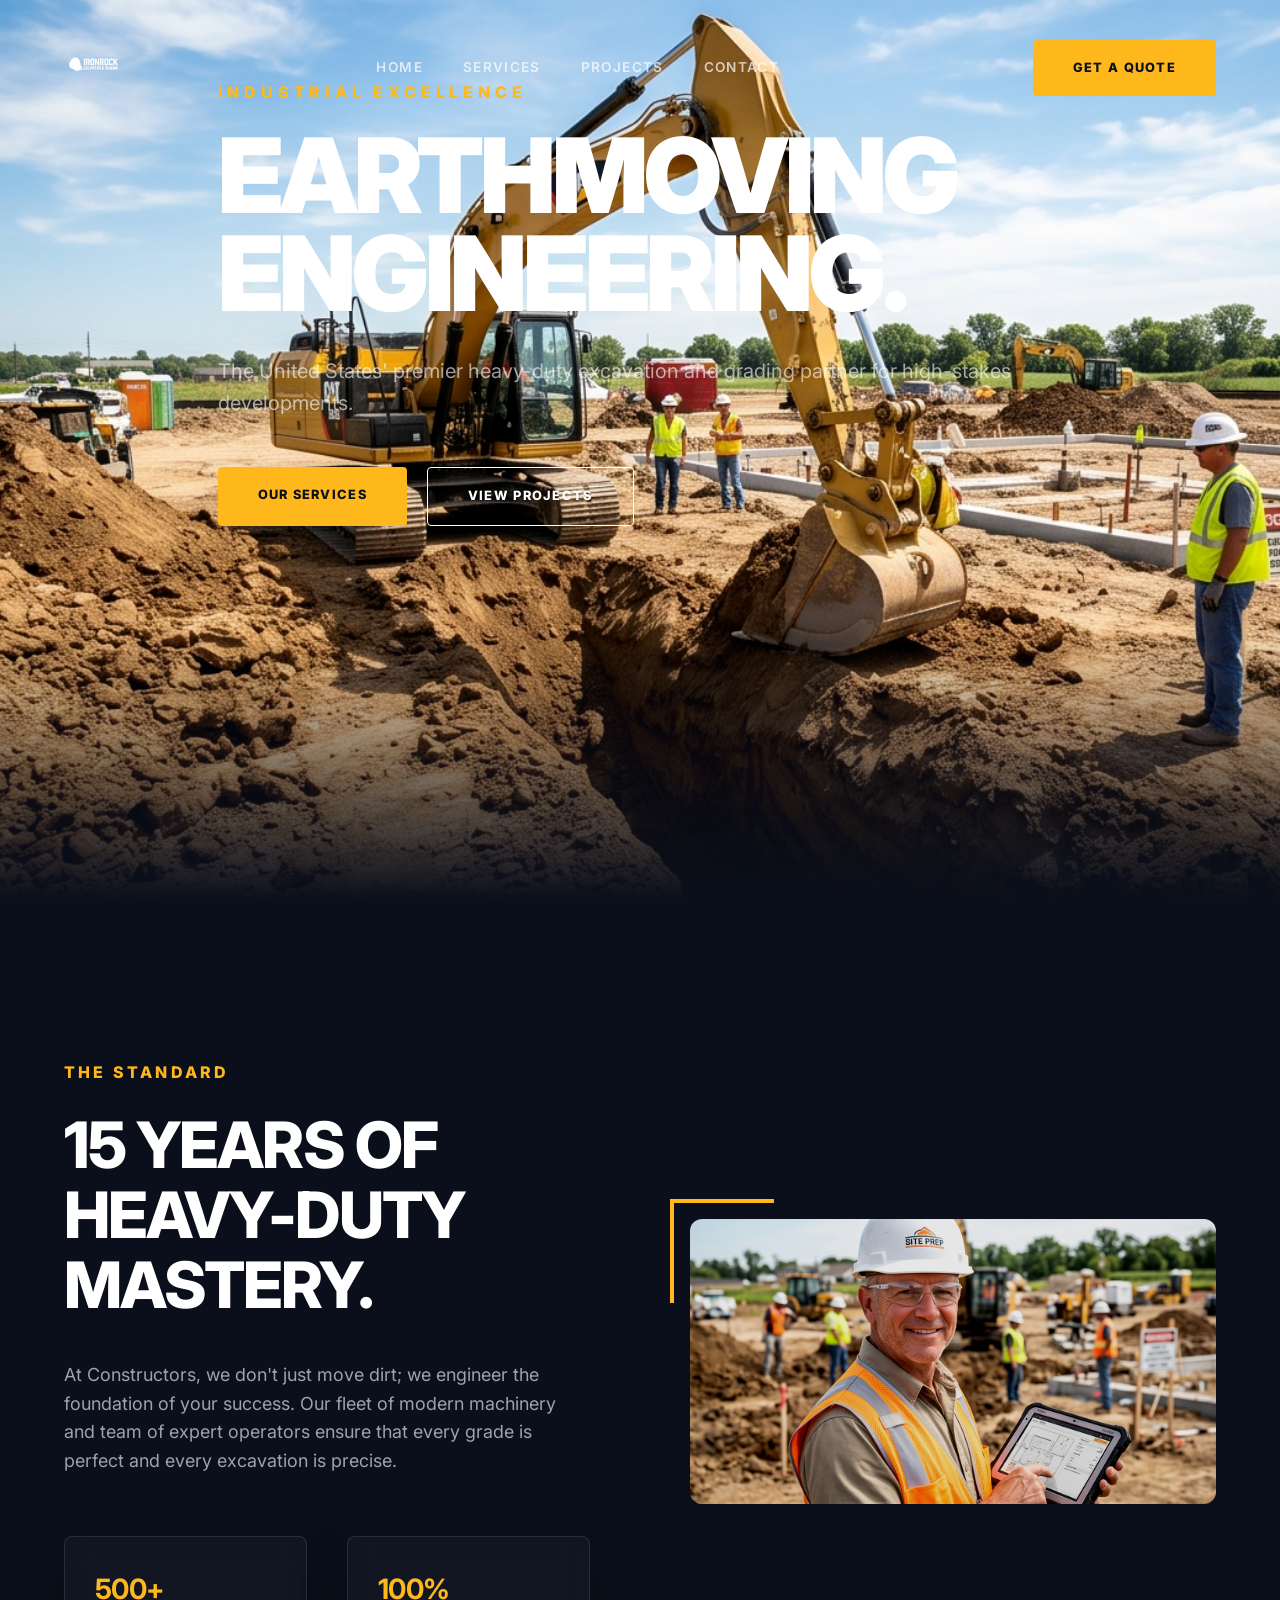
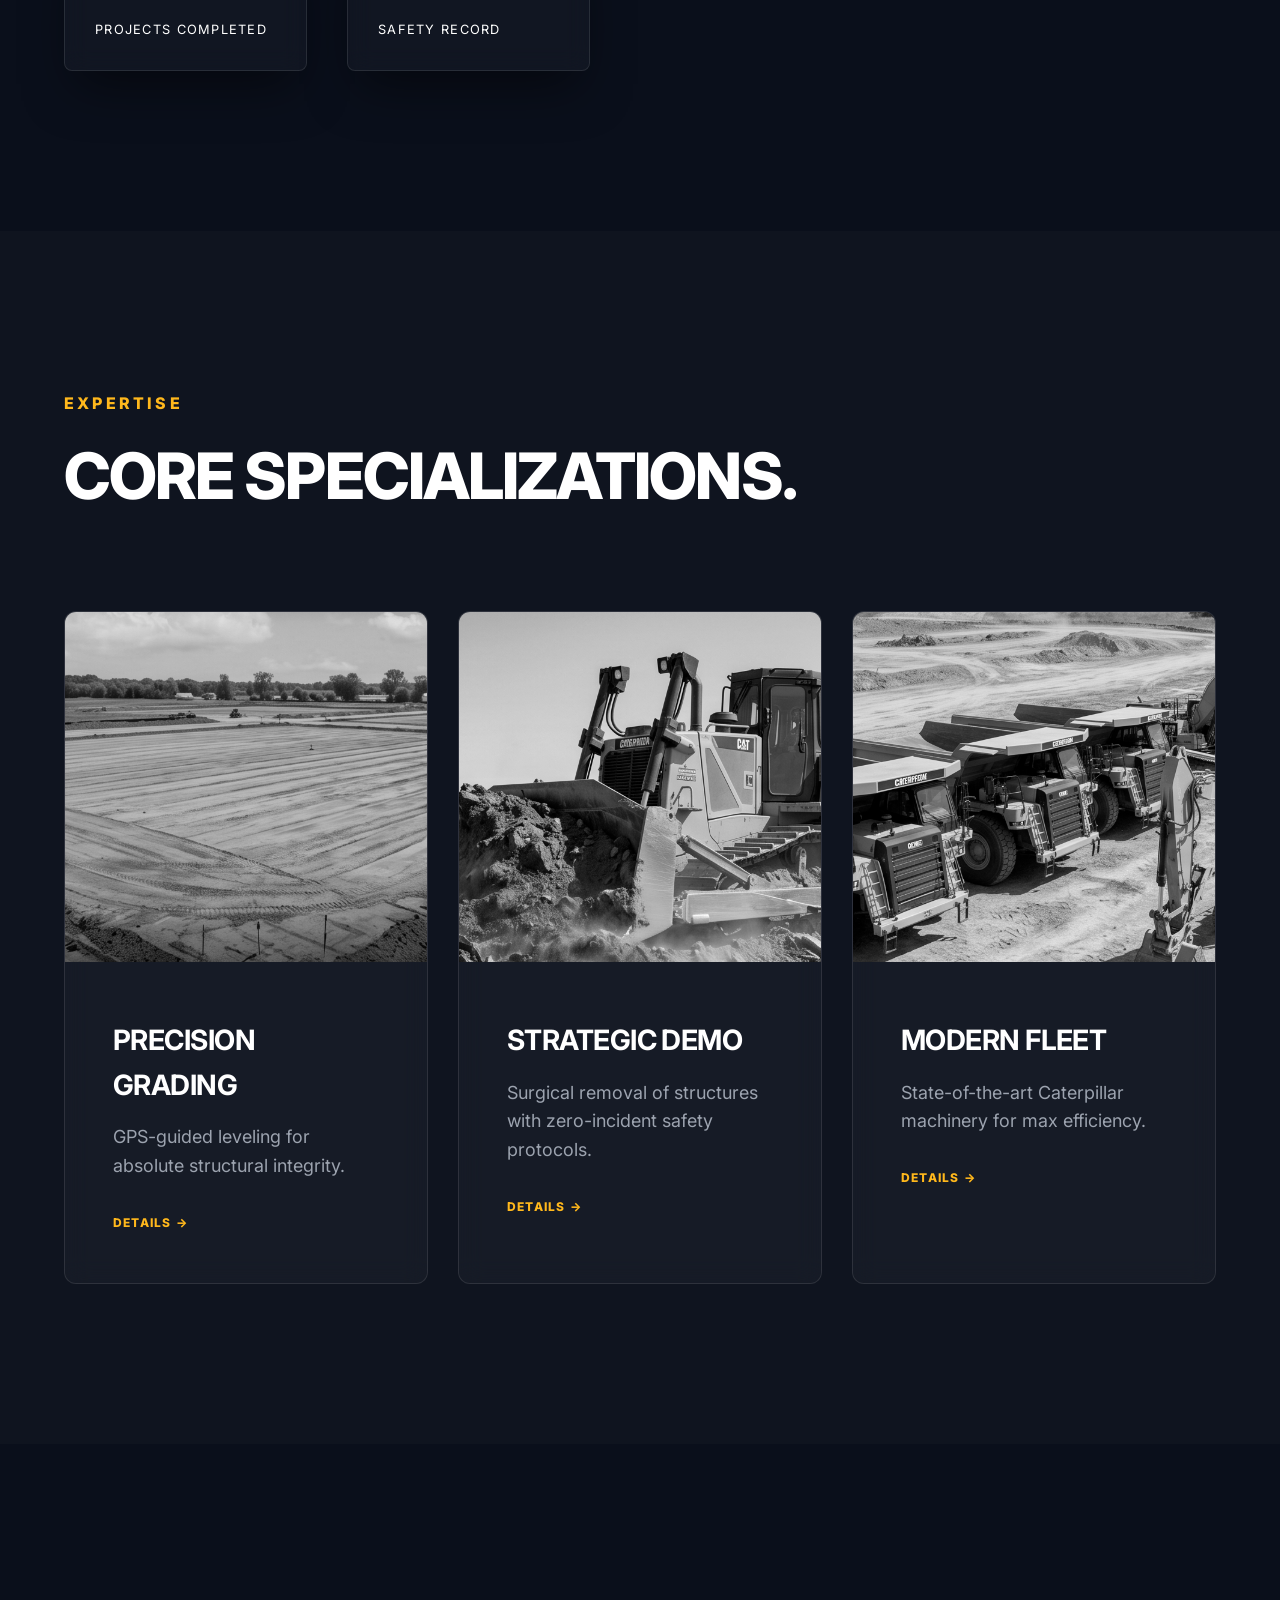
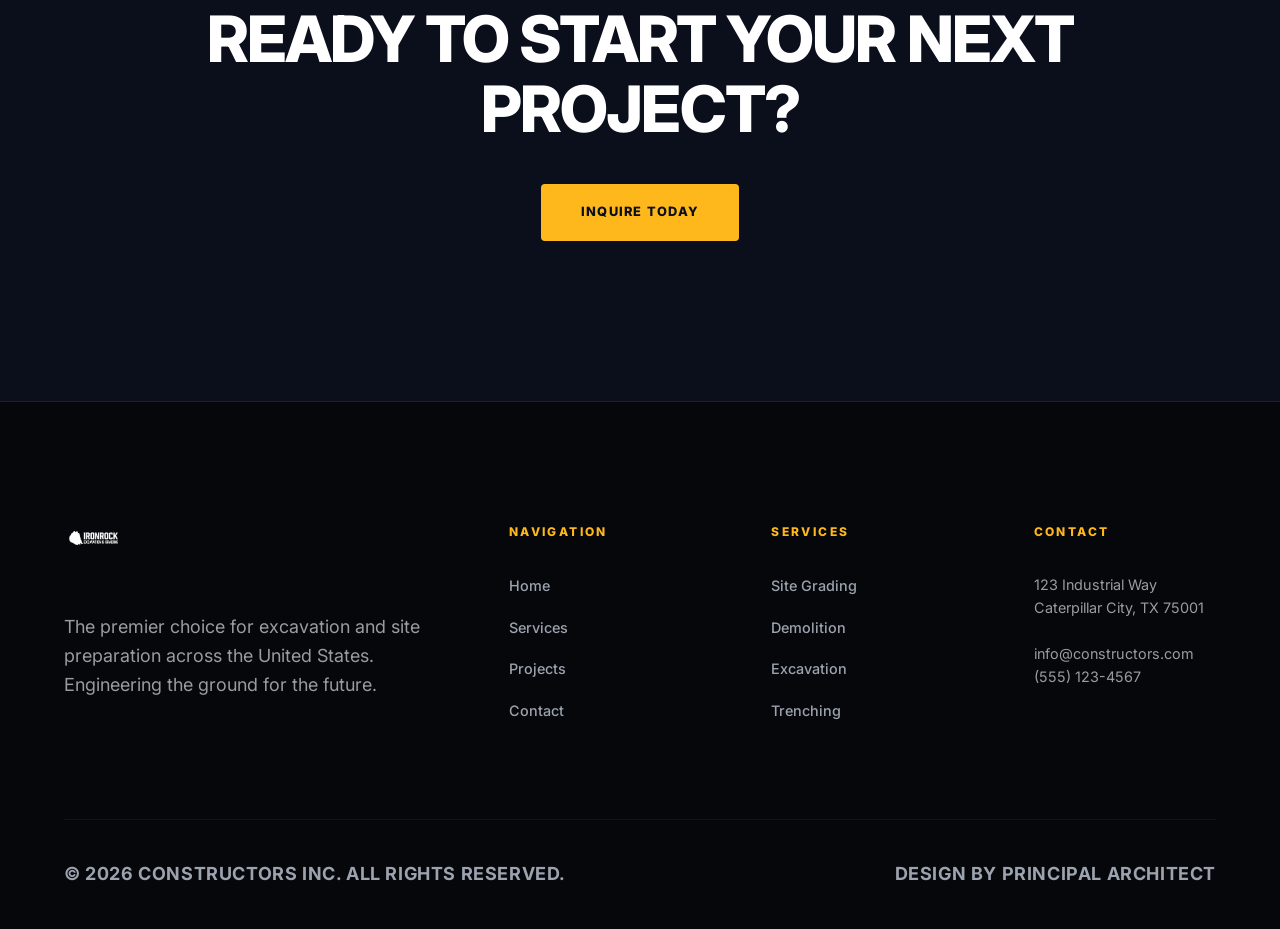
==== index.html @ b0c23871 "Initial commit: Ultra-premium glassmorphic excavation company website" ====
<!DOCTYPE html>
<html lang="en">
<head>
    <meta charset="UTF-8">
    <meta name="viewport" content="width=device-width, initial-scale=1.0">
    <title>CONSTRUCTORS | Precision Excavation & Grading</title>
    <link rel="preconnect" href="https://fonts.googleapis.com">
    <link rel="preconnect" href="https://fonts.gstatic.com" crossorigin>
    <link href="https://fonts.googleapis.com/css2?family=Inter:wght@400;600;700;800&display=swap" rel="stylesheet">
    <link rel="stylesheet" href="style.css">
    <script src="main.js" defer></script>
</head>
<body>

    <header>
        <a href="index.html" class="logo">
            <img src="./imgs/logo.png" alt="Constructors Logo">
        </a>
        <nav class="desktop-nav">
            <a href="index.html">Home</a>
            <a href="services.html">Services</a>
            <a href="projects.html">Projects</a>
            <a href="contact.html">Contact</a>
        </nav>
        <div class="header-cta">
            <a href="contact.html" class="btn btn-primary">Get a Quote</a>
        </div>
        <div class="menu-toggle">
            <span></span>
            <span></span>
            <span></span>
        </div>
    </header>

    <nav class="mobile-nav">
        <a href="index.html">Home</a>
        <a href="services.html">Services</a>
        <a href="projects.html">Projects</a>
        <a href="contact.html">Contact</a>
        <a href="contact.html" class="btn btn-primary" style="margin-top: 20px;">Get a Quote</a>
    </nav>

    <main>
        <div class="bg-blur bg-blur-1"></div>
        <div class="bg-blur bg-blur-2"></div>

        <section class="hero" style="background-image: url('./imgs/hero-bg.png');">
            <div class="hero-content">
                <span style="text-transform: uppercase; color: var(--primary); font-weight: 800; letter-spacing: 0.3em; margin-bottom: 20px; display: block;">Industrial Excellence</span>
                <h1>Earthmoving <br>Engineering.</h1>
                <p style="color: rgba(255,255,255,0.6); margin-bottom: 48px; font-size: 1.25rem;">The United States' premier heavy-duty excavation and grading partner for high-stakes developments.</p>
                <div style="display: flex; gap: 20px;">
                    <a href="services.html" class="btn btn-primary">Our Services</a>
                    <a href="projects.html" class="btn btn-outline">View Projects</a>
                </div>
            </div>
        </section>

        <section>
            <div class="container split-section">
                <div class="split-content">
                    <h4 style="text-transform: uppercase; color: var(--primary); font-weight: 800; letter-spacing: 0.2em; margin-bottom: 24px;">The Standard</h4>
                    <h2>15 Years of Heavy-Duty Mastery.</h2>
                    <p>At Constructors, we don't just move dirt; we engineer the foundation of your success. Our fleet of modern machinery and team of expert operators ensure that every grade is perfect and every excavation is precise.</p>
                    <div style="margin-top: 60px; display: grid; grid-template-columns: 1fr 1fr; gap: 40px;">
                        <div class="glass" style="padding: 30px; border-radius: 8px;">
                            <h3 style="margin-bottom: 8px; color: var(--primary);">500+</h3>
                            <p style="font-size: 0.8rem; text-transform: uppercase; letter-spacing: 0.1em; color: var(--white);">Projects Completed</p>
                        </div>
                        <div class="glass" style="padding: 30px; border-radius: 8px;">
                            <h3 style="margin-bottom: 8px; color: var(--primary);">100%</h3>
                            <p style="font-size: 0.8rem; text-transform: uppercase; letter-spacing: 0.1em; color: var(--white);">Safety Record</p>
                        </div>
                    </div>
                </div>
                <div class="split-image">
                    <img src="./imgs/owner-tablet.png" alt="Constructors Owner/Expert">
                </div>
            </div>
        </section>

        <section style="background-color: rgba(255,255,255,0.02);">
            <div class="container">
                <div style="text-align: left; margin-bottom: 100px;">
                    <h4 style="text-transform: uppercase; color: var(--primary); font-weight: 800; letter-spacing: 0.2em; margin-bottom: 24px;">Expertise</h4>
                    <h2>Core Specializations.</h2>
                </div>
                <div class="grid grid-3">
                    <div class="card">
                        <img src="./imgs/service-grading.png" alt="Site Grading" class="card-img">
                        <div class="card-body">
                            <h3>Precision Grading</h3>
                            <p>GPS-guided leveling for absolute structural integrity.</p>
                            <a href="services.html" style="margin-top: 32px; display: inline-block; font-weight: 800; color: var(--primary); text-transform: uppercase; font-size: 0.75rem; letter-spacing: 0.1em;">Details &rarr;</a>
                        </div>
                    </div>
                    <div class="card">
                        <img src="./imgs/demolition.png" alt="Demolition Services" class="card-img">
                        <div class="card-body">
                            <h3>Strategic Demo</h3>
                            <p>Surgical removal of structures with zero-incident safety protocols.</p>
                            <a href="services.html" style="margin-top: 32px; display: inline-block; font-weight: 800; color: var(--primary); text-transform: uppercase; font-size: 0.75rem; letter-spacing: 0.1em;">Details &rarr;</a>
                        </div>
                    </div>
                    <div class="card">
                        <img src="./imgs/fleet.png" alt="Heavy Fleet" class="card-img">
                        <div class="card-body">
                            <h3>Modern Fleet</h3>
                            <p>State-of-the-art Caterpillar machinery for max efficiency.</p>
                            <a href="services.html" style="margin-top: 32px; display: inline-block; font-weight: 800; color: var(--primary); text-transform: uppercase; font-size: 0.75rem; letter-spacing: 0.1em;">Details &rarr;</a>
                        </div>
                    </div>
                </div>
            </div>
        </section>


        <section style="background-color: var(--dark); color: var(--white); text-align: center; padding: 160px 5%;">
            <div class="container">
                <h2 style="margin-bottom: 40px;">Ready to Start Your Next Project?</h2>
                <a href="contact.html" class="btn btn-primary">Inquire Today</a>
            </div>
        </section>
    </main>

    <footer>
        <div class="container footer-grid">
            <div class="footer-col">
                <a href="index.html" class="footer-logo">
                    <img src="./imgs/logo.png" alt="Constructors Logo">
                </a>
                <p style="color: rgba(255,255,255,0.6); margin-top: 20px;">The premier choice for excavation and site preparation across the United States. Engineering the ground for the future.</p>
            </div>
            <div class="footer-col">
                <h4>Navigation</h4>
                <ul class="footer-links">
                    <li><a href="index.html">Home</a></li>
                    <li><a href="services.html">Services</a></li>
                    <li><a href="projects.html">Projects</a></li>
                    <li><a href="contact.html">Contact</a></li>
                </ul>
            </div>
            <div class="footer-col">
                <h4>Services</h4>
                <ul class="footer-links">
                    <li><a href="services.html">Site Grading</a></li>
                    <li><a href="services.html">Demolition</a></li>
                    <li><a href="services.html">Excavation</a></li>
                    <li><a href="services.html">Trenching</a></li>
                </ul>
            </div>
            <div class="footer-col">
                <h4>Contact</h4>
                <p style="color: rgba(255,255,255,0.6); font-size: 0.9rem;">123 Industrial Way<br>Caterpillar City, TX 75001<br><br>info@constructors.com<br>(555) 123-4567</p>
            </div>
        </div>
        <div class="container footer-bottom">
            <p>&copy; 2026 CONSTRUCTORS INC. ALL RIGHTS RESERVED.</p>
            <p>DESIGN BY PRINCIPAL ARCHITECT</p>
        </div>
    </footer>

</body>
</html>
---- style.css ----
:root {
    --primary: #FFB81C; /* Caterpillar Yellow */
    --dark: #0A0F1B;    /* Deeper Industrial Charcoal */
    --white: #FFFFFF;
    --glass-bg: rgba(255, 255, 255, 0.03);
    --glass-border: rgba(255, 255, 255, 0.1);
    --glass-shadow: 0 25px 50px -12px rgba(0, 0, 0, 0.5);
    --text-muted: #9CA3AF;
    --transition: all 0.4s cubic-bezier(0.16, 1, 0.3, 1);
    --max-width: 1400px;
}

* {
    margin: 0;
    padding: 0;
    box-sizing: border-box;
}

body {
    font-family: 'Inter', sans-serif;
    background-color: var(--dark);
    color: var(--white);
    line-height: 1.6;
    overflow-x: hidden;
}

/* Typography */
h1, h2, h3 {
    text-transform: uppercase;
}

h1 {
    font-size: clamp(3.5rem, 10vw, 6.5rem);
    font-weight: 900;
    letter-spacing: -0.04em;
    line-height: 0.95;
    margin-bottom: 32px;
}

h2 {
    font-size: clamp(2.5rem, 6vw, 4rem);
    font-weight: 800;
    letter-spacing: -0.03em;
    line-height: 1.1;
    margin-bottom: 40px;
}

h3 {
    font-size: 1.75rem;
    font-weight: 700;
    letter-spacing: -0.02em;
    margin-bottom: 16px;
}

p {
    font-size: 1.125rem;
    color: var(--text-muted);
    max-width: 65ch;
}

a {
    text-decoration: none;
    color: inherit;
    transition: var(--transition);
}

/* Glass Utility */
.glass {
    background: var(--glass-bg);
    backdrop-filter: blur(12px);
    -webkit-backdrop-filter: blur(12px);
    border: 1px solid var(--glass-border);
    box-shadow: var(--glass-shadow);
}

/* Layout Primitives */
section {
    padding: 160px 5%;
    display: flex;
    flex-direction: column;
    align-items: center;
    position: relative;
    overflow: hidden;
}

.container {
    width: 100%;
    max-width: var(--max-width);
    z-index: 2;
}

/* Navigation - Ghost to Glass Transition */
header {
    position: fixed;
    top: 0;
    left: 0;
    width: 100%;
    background: transparent;
    backdrop-filter: blur(0px);
    -webkit-backdrop-filter: blur(0px);
    z-index: 1000;
    padding: 40px 5%;
    display: flex;
    justify-content: space-between;
    align-items: center;
    border-bottom: 1px solid transparent;
    transition: var(--transition);
}

header.scrolled {
    padding: 15px 5%;
    background: rgba(10, 15, 27, 0.8);
    backdrop-filter: blur(20px);
    -webkit-backdrop-filter: blur(20px);
    border-bottom: 1px solid var(--glass-border);
    box-shadow: 0 20px 40px rgba(0,0,0,0.3);
}

.logo img {
    height: 32px;
    width: auto;
    filter: brightness(0) invert(1);
}

nav.desktop-nav {
    display: flex;
    gap: 40px;
    align-items: center;
}

nav.desktop-nav a {
    font-weight: 600;
    font-size: 0.85rem;
    text-transform: uppercase;
    letter-spacing: 0.1em;
    color: var(--white);
    opacity: 0.7;
}

nav.desktop-nav a:hover {
    opacity: 1;
    color: var(--primary);
}

/* Buttons */
.btn {
    display: inline-block;
    padding: 18px 40px;
    font-weight: 800;
    text-transform: uppercase;
    letter-spacing: 0.1em;
    font-size: 0.8rem;
    border: none;
    cursor: pointer;
    transition: var(--transition);
    border-radius: 4px;
}

.btn-primary {
    background-color: var(--primary);
    color: var(--dark);
}

.btn-primary:hover {
    background-color: var(--white);
    transform: translateY(-4px);
    box-shadow: 0 15px 30px rgba(255, 184, 28, 0.3);
}

.btn-outline {
    background: transparent;
    border: 1px solid var(--white);
    color: var(--white);
}

.btn-outline:hover {
    background: var(--white);
    color: var(--dark);
}

/* Hero Sections */
.hero {
    min-height: 100vh;
    width: 100%;
    background-size: cover;
    background-position: center;
    display: flex;
    align-items: center; /* Vertically center content */
    justify-content: flex-start;
    padding: 80px 5% 0; /* Add top padding to offset header area */
    position: relative;
}

.hero::after {
    content: '';
    position: absolute;
    bottom: 0;
    left: 0;
    width: 100%;
    height: 30vh;
    background: linear-gradient(to top, var(--dark), transparent);
    z-index: 1;
}

.hero-content {
    position: relative;
    z-index: 2;
    max-width: 900px;
}

.page-hero {
    min-height: 60vh;
    width: 100%;
    background-size: cover;
    background-position: center;
    display: flex;
    align-items: center;
    justify-content: center;
    position: relative;
    text-align: center;
    padding-top: 80px; /* Offset for transparent header */
}

.page-hero::before {
    content: '';
    position: absolute;
    top: 0;
    left: 0;
    width: 100%;
    height: 100%;
    background: rgba(10, 15, 27, 0.6);
    z-index: 1;
}

/* Cards & Grid */
.grid {
    display: grid;
    gap: 30px;
    width: 100%;
}

.grid-3 { grid-template-columns: repeat(auto-fit, minmax(350px, 1fr)); }
.grid-2 { grid-template-columns: repeat(auto-fit, minmax(450px, 1fr)); }

.card {
    background: var(--glass-bg);
    backdrop-filter: blur(12px);
    -webkit-backdrop-filter: blur(12px);
    border: 1px solid var(--glass-border);
    transition: var(--transition);
    border-radius: 12px;
    overflow: hidden;
}

.card:hover {
    transform: translateY(-12px);
    background: rgba(255, 255, 255, 0.06);
    border-color: var(--primary);
}

.card-img {
    width: 100%;
    height: 350px;
    object-fit: cover;
    filter: grayscale(1);
    transition: var(--transition);
}

.card:hover .card-img {
    filter: grayscale(0);
    transform: scale(1.05);
}

.card-body {
    padding: 48px;
}

/* Features/About Section */
.split-section {
    display: grid;
    grid-template-columns: 1fr 1fr;
    gap: 100px;
    align-items: center;
}

.split-image {
    position: relative;
}

.split-image img {
    width: 100%;
    height: auto;
    border-radius: 12px;
    filter: contrast(1.1) brightness(0.9);
}

.split-image::before {
    content: '';
    position: absolute;
    top: -20px;
    left: -20px;
    width: 100px;
    height: 100px;
    border-top: 4px solid var(--primary);
    border-left: 4px solid var(--primary);
}

/* Contact Container Glass Overhaul */
.contact-container {
    display: grid;
    grid-template-columns: 1fr 1fr;
    gap: 0;
    background: var(--glass-bg);
    backdrop-filter: blur(30px);
    -webkit-backdrop-filter: blur(30px);
    border: 1px solid var(--glass-border);
    border-radius: 24px;
    overflow: hidden;
}

.contact-info {
    background: rgba(255, 184, 28, 0.1);
    padding: 80px;
    border-right: 1px solid var(--glass-border);
}

.contact-form {
    padding: 80px;
}

.form-group {
    margin-bottom: 32px;
}

.form-group label {
    display: block;
    font-size: 0.7rem;
    font-weight: 800;
    text-transform: uppercase;
    margin-bottom: 12px;
    letter-spacing: 0.15em;
    color: var(--primary);
}

.form-group input, .form-group textarea {
    width: 100%;
    padding: 20px;
    background: rgba(255, 255, 255, 0.03);
    border: 1px solid var(--glass-border);
    color: var(--white);
    font-family: inherit;
    font-size: 1rem;
    border-radius: 8px;
}

.form-group input:focus, .form-group textarea:focus {
    outline: none;
    border-color: var(--primary);
    background: rgba(255, 255, 255, 0.05);
}

/* Footer */
footer {
    background: #05070A;
    padding: 120px 5% 40px;
    border-top: 1px solid var(--glass-border);
}

.footer-grid {
    display: grid;
    grid-template-columns: 2fr 1fr 1fr 1fr;
    gap: 80px;
    margin-bottom: 80px;
}

.footer-logo img {
    height: 32px;
    margin-bottom: 32px;
    filter: brightness(0) invert(1);
}

.footer-col h4 {
    text-transform: uppercase;
    font-size: 0.75rem;
    font-weight: 800;
    letter-spacing: 0.2em;
    margin-bottom: 32px;
    color: var(--primary);
}

.footer-links {
    list-style: none;
}

.footer-links li {
    margin-bottom: 16px;
}

.footer-links a {
    color: var(--text-muted);
    font-size: 0.9rem;
    font-weight: 500;
}

.footer-links a:hover {
    color: var(--white);
    padding-left: 8px;
}

.footer-bottom {
    border-top: 1px solid rgba(255, 255, 255, 0.05);
    padding-top: 40px;
    display: flex;
    justify-content: space-between;
    align-items: center;
    font-size: 0.75rem;
    color: rgba(255, 255, 255, 0.3);
    letter-spacing: 0.05em;
    text-transform: uppercase;
    font-weight: 700;
}

@media (max-width: 1024px) {
    .footer-grid {
        grid-template-columns: 1fr;
        gap: 60px;
    }
    
    .footer-bottom {
        flex-direction: column;
        gap: 20px;
        text-align: center;
    }
}

/* Decorative Background Elements */
.bg-blur {
    position: absolute;
    width: 600px;
    height: 600px;
    background: radial-gradient(circle, rgba(255, 184, 28, 0.05) 0%, transparent 70%);
    border-radius: 50%;
    z-index: 0;
    pointer-events: none;
}

.bg-blur-1 { top: 10%; right: -200px; }
.bg-blur-2 { bottom: 10%; left: -200px; }

/* Mobile Menu - Glass Style */
.mobile-nav {
    display: none;
    position: fixed;
    top: 0;
    left: 0;
    width: 100%;
    height: 100vh;
    background: rgba(10, 15, 27, 0.95);
    backdrop-filter: blur(30px);
    -webkit-backdrop-filter: blur(30px);
    z-index: 999;
    flex-direction: column;
    justify-content: center;
    align-items: center;
    gap: 32px;
}

.mobile-nav.active {
    display: flex;
}

.mobile-nav a {
    font-size: 2rem;
    font-weight: 900;
    text-transform: uppercase;
    letter-spacing: 0.1em;
}

.menu-toggle {
    display: none;
    flex-direction: column;
    gap: 8px;
    cursor: pointer;
    z-index: 1001;
}

.menu-toggle span {
    width: 30px;
    height: 2px;
    background: var(--white);
    transition: var(--transition);
}

@media (max-width: 1024px) {
    header {
        padding: 15px 25px;
        border-radius: 30px;
    }

    .desktop-nav, .header-cta {
        display: none;
    }

    .menu-toggle {
        display: flex;
    }
}
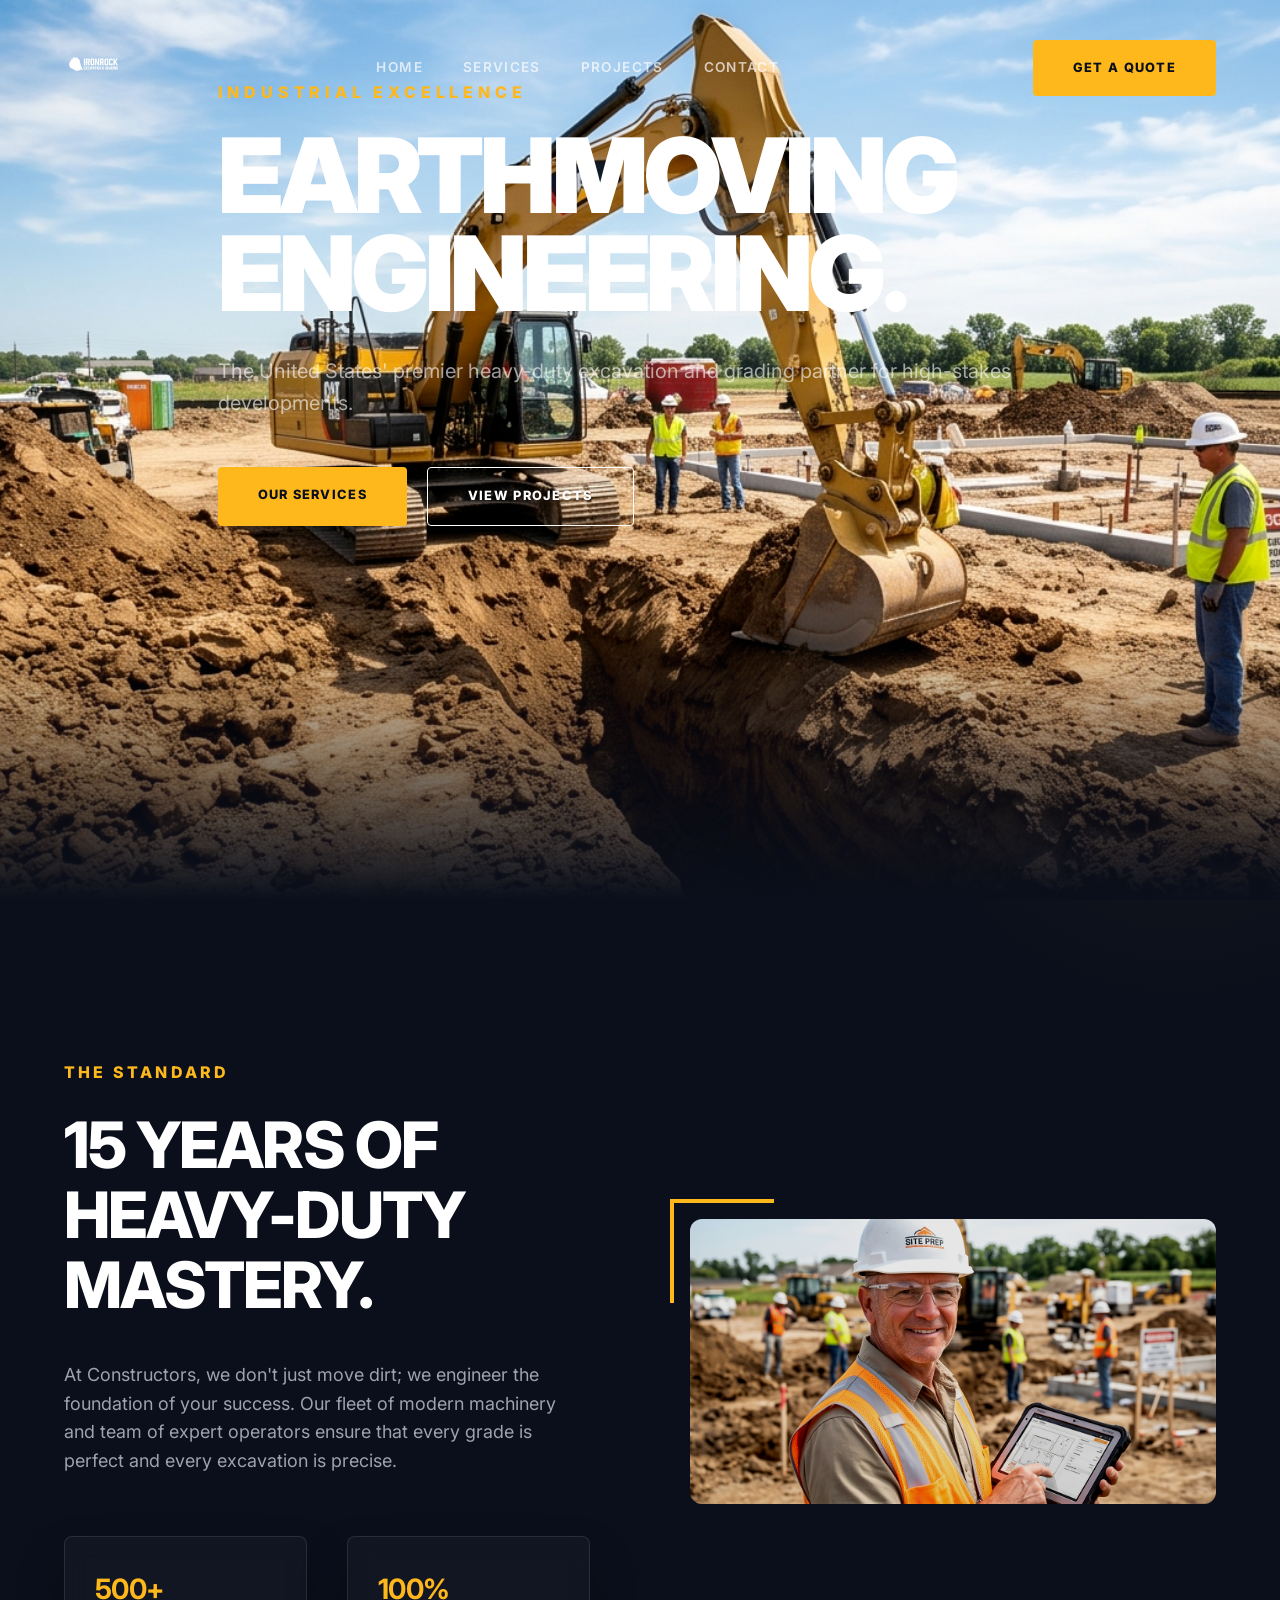
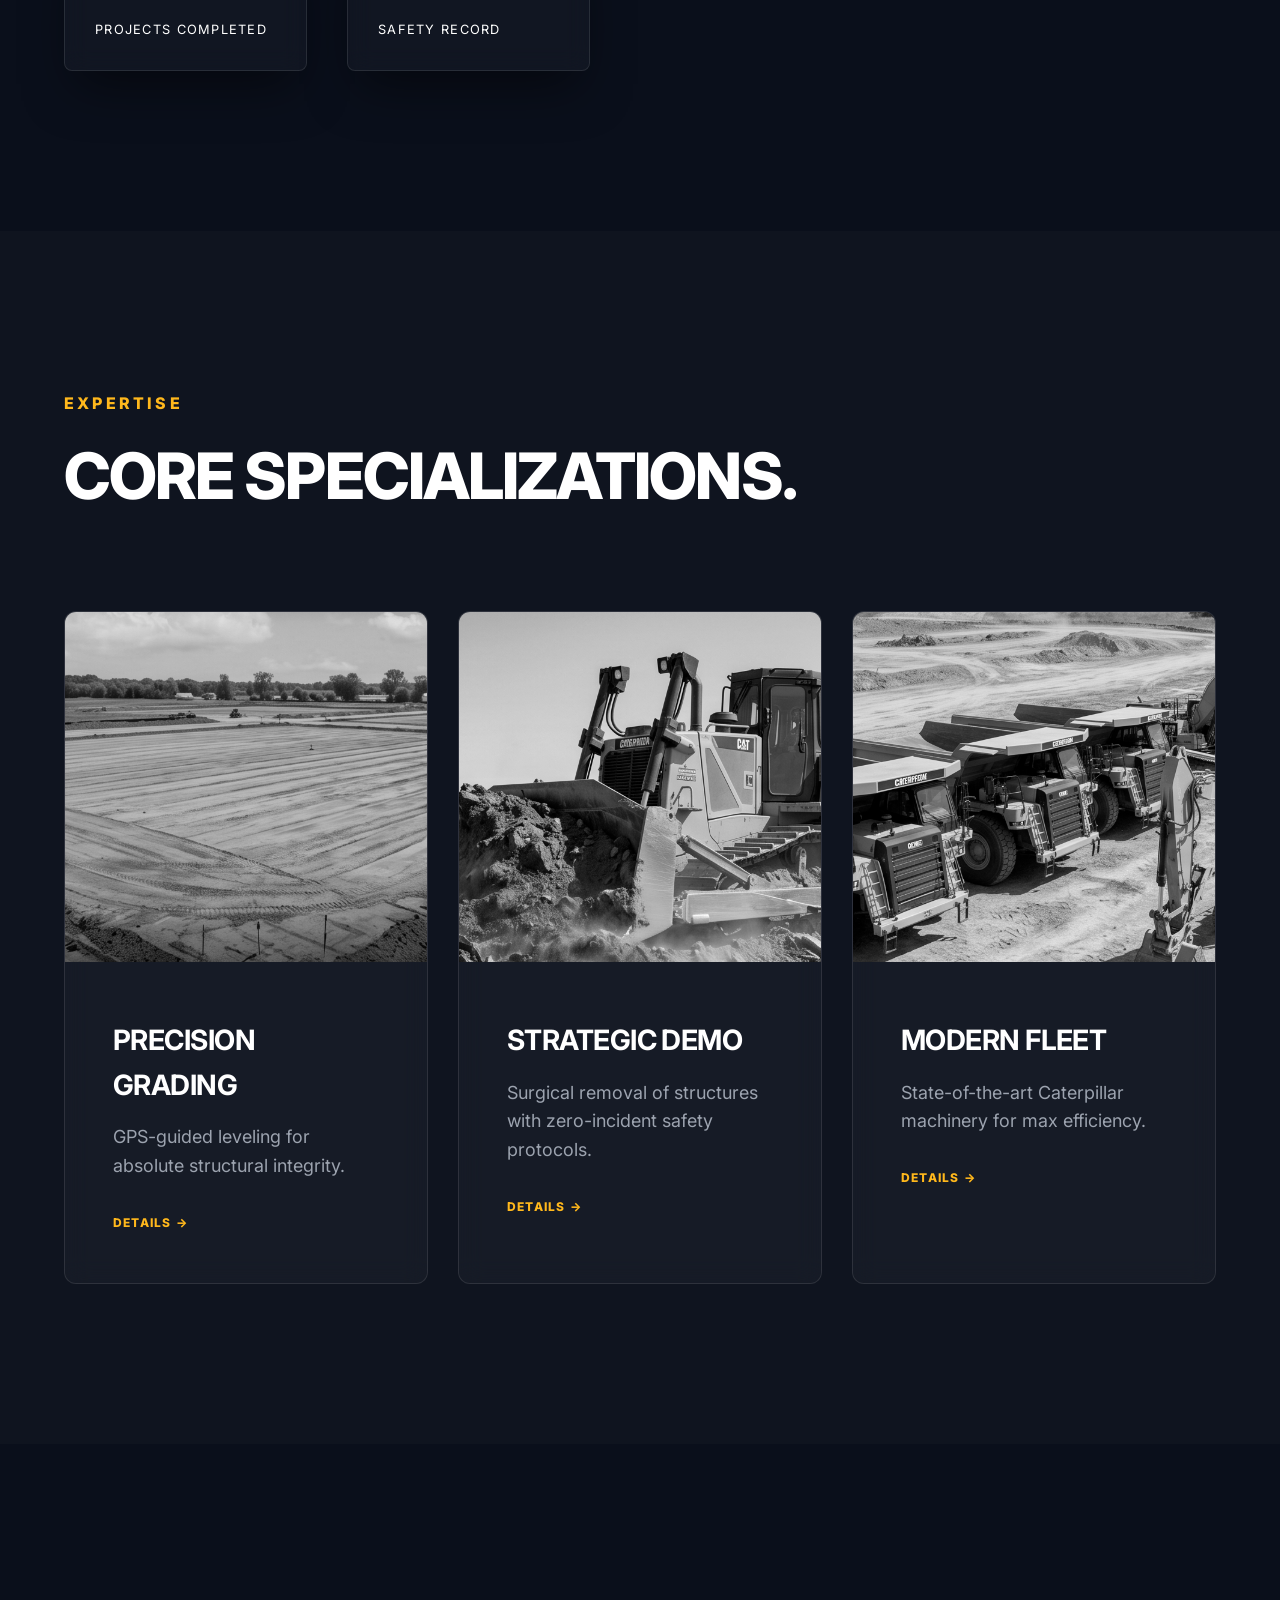
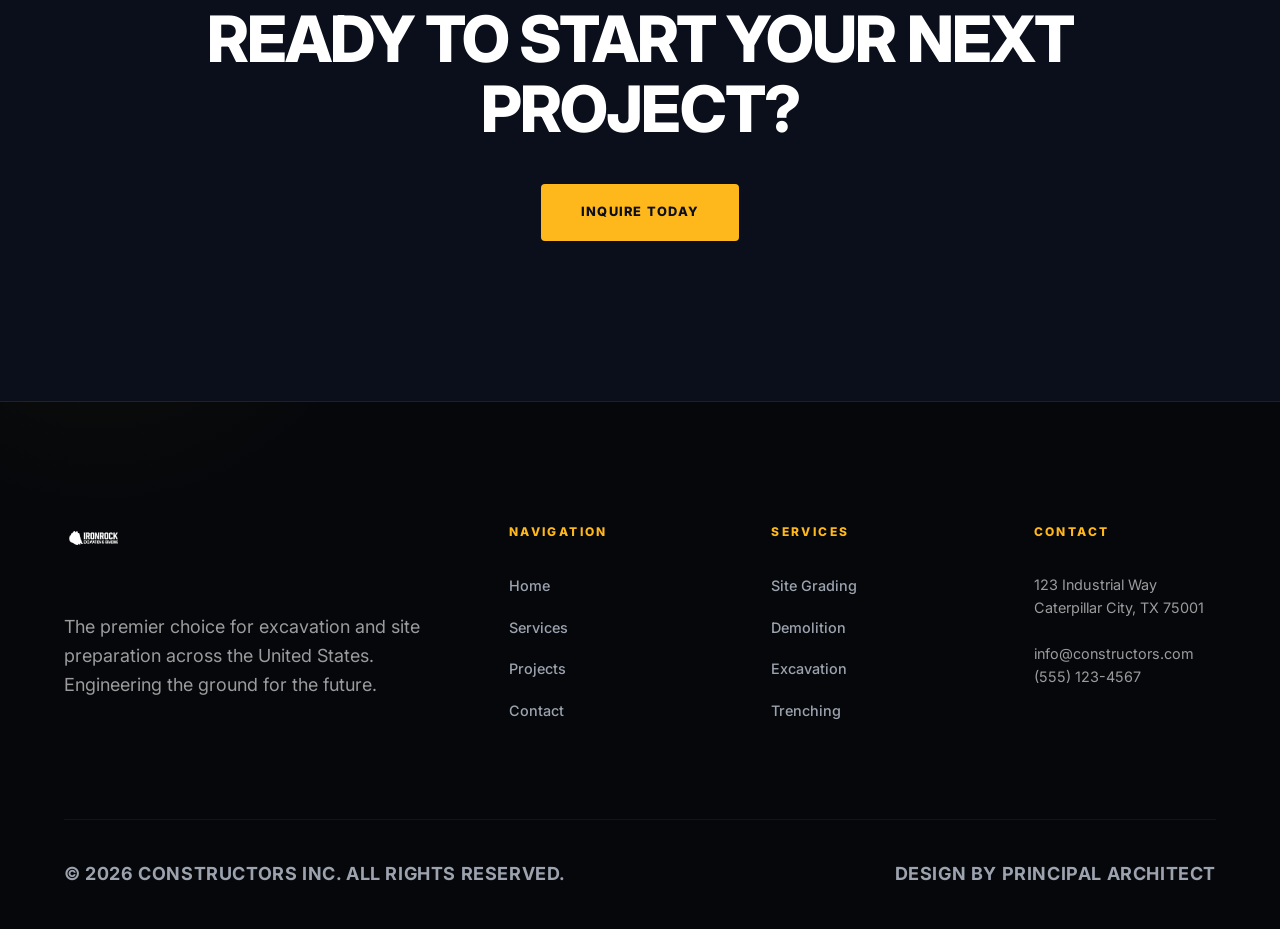
==== commit df9409cc: "Fix: Path normalization and layout stability for GitHub Pages" ====
--- a/index.html
+++ b/index.html
@@ -14,7 +14,7 @@
 
     <header>
         <a href="index.html" class="logo">
-            <img src="./imgs/logo.png" alt="Constructors Logo">
+            <img src="imgs/logo.png" alt="Constructors Logo">
         </a>
         <nav class="desktop-nav">
             <a href="index.html">Home</a>
@@ -44,7 +44,7 @@
         <div class="bg-blur bg-blur-1"></div>
         <div class="bg-blur bg-blur-2"></div>
 
-        <section class="hero" style="background-image: url('./imgs/hero-bg.png');">
+        <section class="hero" style="background-image: url('imgs/hero-bg.png');">
             <div class="hero-content">
                 <span style="text-transform: uppercase; color: var(--primary); font-weight: 800; letter-spacing: 0.3em; margin-bottom: 20px; display: block;">Industrial Excellence</span>
                 <h1>Earthmoving <br>Engineering.</h1>
@@ -74,7 +74,7 @@
                     </div>
                 </div>
                 <div class="split-image">
-                    <img src="./imgs/owner-tablet.png" alt="Constructors Owner/Expert">
+                    <img src="imgs/owner-tablet.png" alt="Constructors Owner/Expert">
                 </div>
             </div>
         </section>
@@ -87,7 +87,7 @@
                 </div>
                 <div class="grid grid-3">
                     <div class="card">
-                        <img src="./imgs/service-grading.png" alt="Site Grading" class="card-img">
+                        <img src="imgs/service-grading.png" alt="Site Grading" class="card-img">
                         <div class="card-body">
                             <h3>Precision Grading</h3>
                             <p>GPS-guided leveling for absolute structural integrity.</p>
@@ -95,7 +95,7 @@
                         </div>
                     </div>
                     <div class="card">
-                        <img src="./imgs/demolition.png" alt="Demolition Services" class="card-img">
+                        <img src="imgs/demolition.png" alt="Demolition Services" class="card-img">
                         <div class="card-body">
                             <h3>Strategic Demo</h3>
                             <p>Surgical removal of structures with zero-incident safety protocols.</p>
@@ -103,7 +103,7 @@
                         </div>
                     </div>
                     <div class="card">
-                        <img src="./imgs/fleet.png" alt="Heavy Fleet" class="card-img">
+                        <img src="imgs/fleet.png" alt="Heavy Fleet" class="card-img">
                         <div class="card-body">
                             <h3>Modern Fleet</h3>
                             <p>State-of-the-art Caterpillar machinery for max efficiency.</p>
@@ -127,7 +127,7 @@
         <div class="container footer-grid">
             <div class="footer-col">
                 <a href="index.html" class="footer-logo">
-                    <img src="./imgs/logo.png" alt="Constructors Logo">
+                    <img src="imgs/logo.png" alt="Constructors Logo">
                 </a>
                 <p style="color: rgba(255,255,255,0.6); margin-top: 20px;">The premier choice for excavation and site preparation across the United States. Engineering the ground for the future.</p>
             </div>
--- a/style.css
+++ b/style.css
@@ -1,3 +1,5 @@
+@import url('https://fonts.googleapis.com/css2?family=Inter:wght@400;500;600;700;800;900&display=swap');
+
 :root {
     --primary: #FFB81C; /* Caterpillar Yellow */
     --dark: #0A0F1B;    /* Deeper Industrial Charcoal */
@@ -22,6 +24,7 @@
     color: var(--white);
     line-height: 1.6;
     overflow-x: hidden;
+    position: relative; /* Anchor for blurs */
 }
 
 /* Typography */
